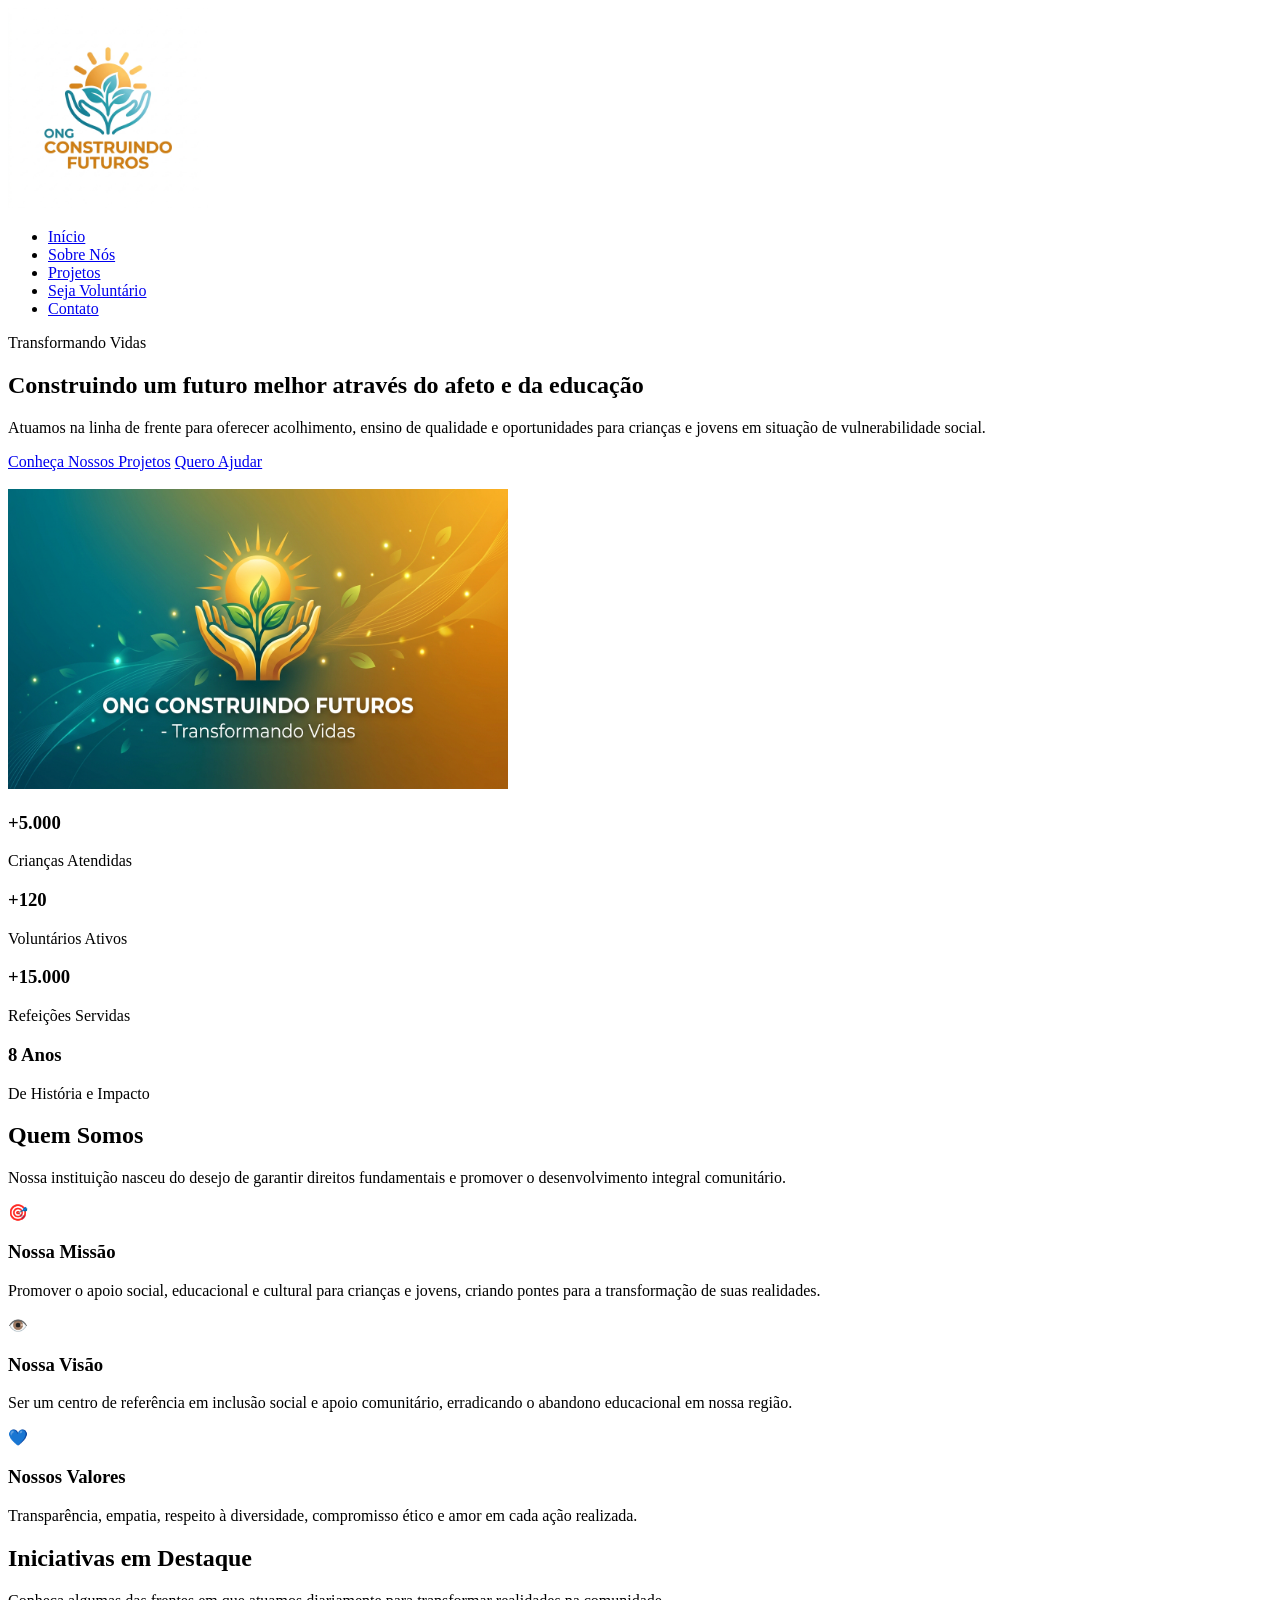
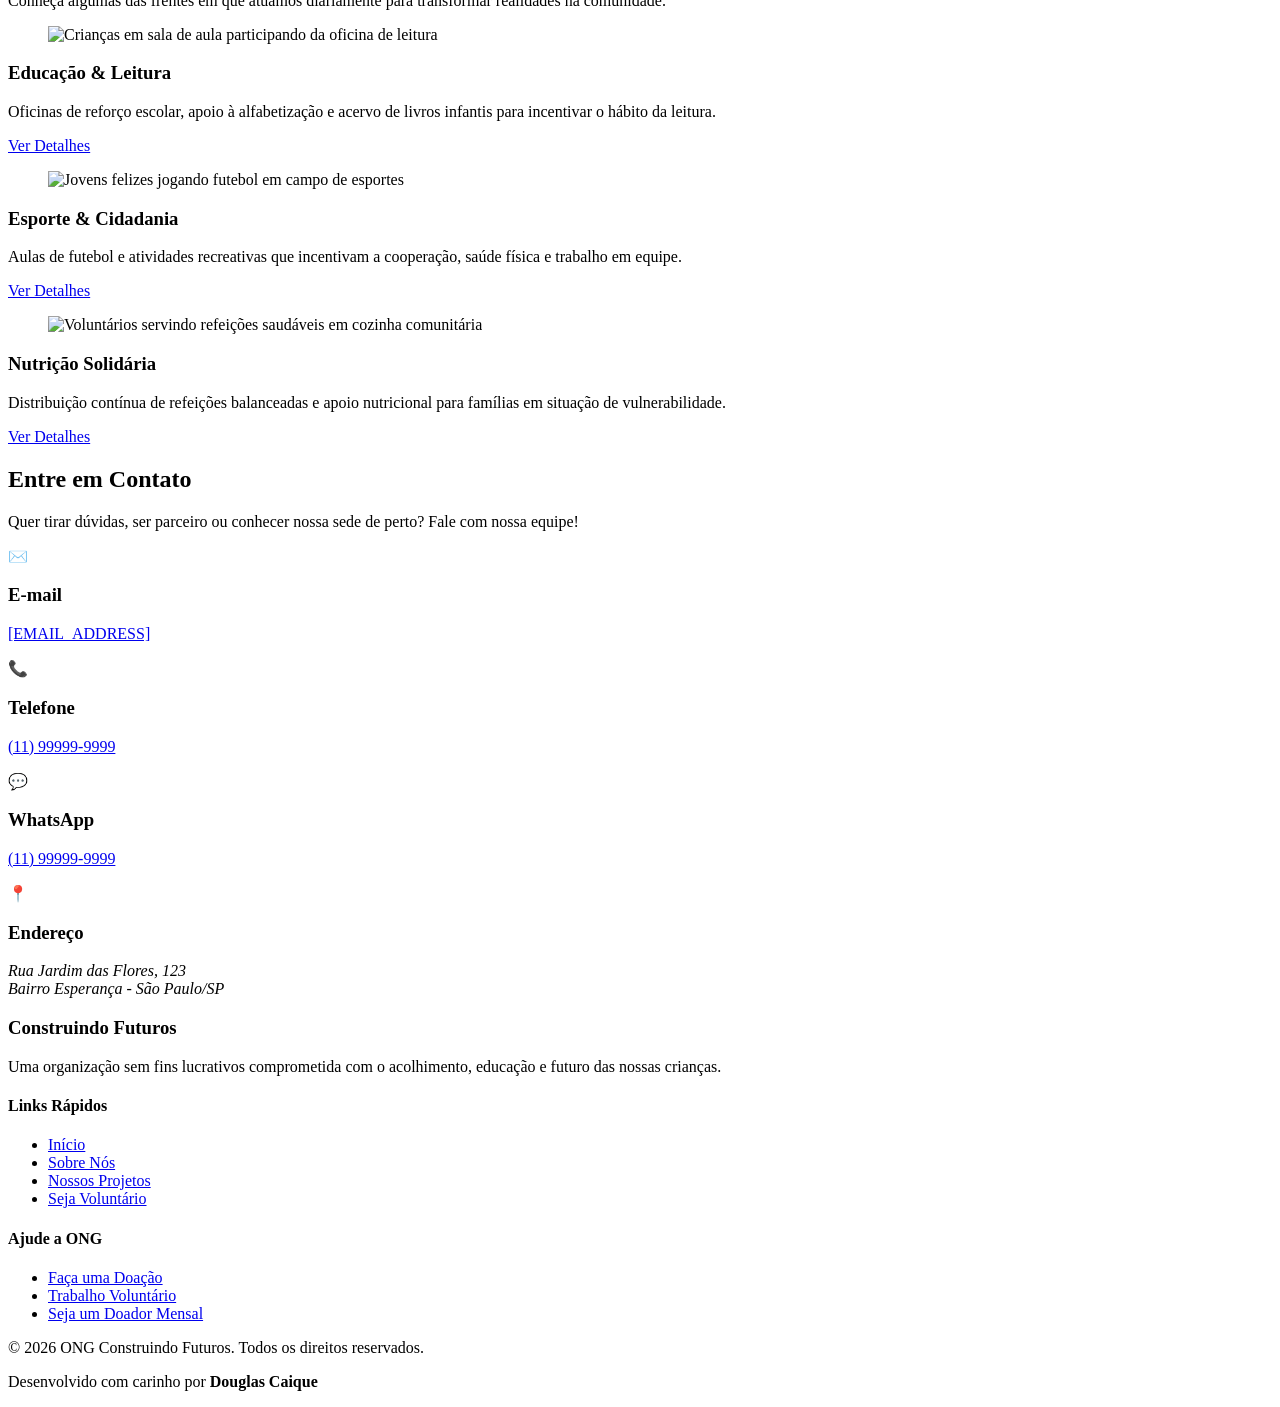
==== index.html @ 306d9855 "feat: projeto de site para ONG de apoio a crianças e adolescentes" ====
<!DOCTYPE html>
<html lang="pt-BR">

<head>
    <meta charset="UTF-8">
    <meta name="viewport" content="width=device-width, initial-scale=1.0">
    <meta name="description"
        content="ONG Construindo Futuros - Apoio, educação e desenvolvimento para crianças e adolescentes em situação de vulnerabilidade social.">
    <title>ONG Construindo Futuros - Página Inicial</title>
    <link rel="stylesheet" href="CSS/estilos.css">
</head>

<body>
    <!-- CABEÇALHO E NAVEGAÇÃO PRINCIPAL -->
    <header class="site-header">
        <div class="container header-container">
            <a href="index.html" class="brand-logo">
                <img src="img/ong_logo.png" height="200px" width="200px" alt="Logotipo da ONG Construindo Futuros">
            </a>
            <nav class="main-nav" aria-label="Navegação principal">
                <ul>
                    <li><a href="index.html" class="active">Início</a></li>
                    <li><a href="#sobre">Sobre Nós</a></li>
                    <li><a href="projetos.html">Projetos</a></li>
                    <li><a href="cadastro.html">Seja Voluntário</a></li>
                    <li><a href="#contato">Contato</a></li>
                </ul>
            </nav>
        </div>
    </header>

    <!-- CONTEÚDO PRINCIPAL -->
    <main>
        <!-- SEÇÃO HERO DE DESTAQUE -->
        <section class="hero-section">
            <div class="container hero-grid">
                <div class="hero-content">
                    <span class="badge">Transformando Vidas</span>
                    <h1>Construindo um futuro melhor através do <span>afeto e da educação</span></h1>
                    <p>Atuamos na linha de frente para oferecer acolhimento, ensino de qualidade e oportunidades para
                        crianças e jovens em situação de vulnerabilidade social.</p>
                    <div class="btn-group">
                        <a href="projetos.html" class="btn btn-primary">Conheça Nossos Projetos</a>
                        <a href="cadastro.html" class="btn btn-secondary">Quero Ajudar</a>
                    </div>
                    <br>
                </div>
                <div class="hero-media">
                    <img src="img/brand_banner.png" height="300px" width="500px"
                        alt="Banner Institucional da ONG Construindo Futuros">
                </div>
            </div>
        </section>

        <!-- BARRA DE ESTATÍSTICAS E IMPACTO -->
        <section class="stats-section" aria-label="Estatísticas de impacto social">
            <div class="container stats-grid">
                <div class="stat-item">
                    <h3>+5.000</h3>
                    <p>Crianças Atendidas</p>
                </div>
                <div class="stat-item">
                    <h3>+120</h3>
                    <p>Voluntários Ativos</p>
                </div>
                <div class="stat-item">
                    <h3>+15.000</h3>
                    <p>Refeições Servidas</p>
                </div>
                <div class="stat-item">
                    <h3>8 Anos</h3>
                    <p>De História e Impacto</p>
                </div>
            </div>
        </section>

        <!-- SEÇÃO SOBRE NÓS -->
        <section id="sobre" class="about-section">
            <div class="container">
                <h2 class="section-title">Quem Somos</h2>
                <p class="section-subtitle">Nossa instituição nasceu do desejo de garantir direitos fundamentais e
                    promover o desenvolvimento integral comunitário.</p>

                <div class="about-grid">
                    <article class="about-card">
                        <div class="about-card-icon">🎯</div>
                        <h3>Nossa Missão</h3>
                        <p>Promover o apoio social, educacional e cultural para crianças e jovens, criando pontes para a
                            transformação de suas realidades.</p>
                    </article>

                    <article class="about-card">
                        <div class="about-card-icon">👁️</div>
                        <h3>Nossa Visão</h3>
                        <p>Ser um centro de referência em inclusão social e apoio comunitário, erradicando o abandono
                            educacional em nossa região.</p>
                    </article>

                    <article class="about-card">
                        <div class="about-card-icon">💙</div>
                        <h3>Nossos Valores</h3>
                        <p>Transparência, empatia, respeito à diversidade, compromisso ético e amor em cada ação
                            realizada.</p>
                    </article>
                </div>
            </div>
        </section>

        <!-- SEÇÃO DE DESTAQUE DOS PROJETOS -->
        <section class="projects-section">
            <div class="container">
                <h2 class="section-title">Iniciativas em Destaque</h2>
                <p class="section-subtitle">Conheça algumas das frentes em que atuamos diariamente para transformar
                    realidades na comunidade.</p>

                <div class="projects-grid">
                    <!-- PROJETO 1 -->
                    <article class="project-card">
                        <figure class="project-figure">
                            <img src="img/projeto_educacao.jpg"
                                alt="Crianças em sala de aula participando da oficina de leitura">
                        </figure>
                        <div class="project-body">
                            <h3>Educação & Leitura</h3>
                            <p>Oficinas de reforço escolar, apoio à alfabetização e acervo de livros infantis para
                                incentivar o hábito da leitura.</p>
                            <a href="projetos.html" class="btn btn-outline">Ver Detalhes</a>
                        </div>
                    </article>

                    <!-- PROJETO 2 -->
                    <article class="project-card">
                        <figure class="project-figure">
                            <img src="img/projeto_esporte.jpg"
                                alt="Jovens felizes jogando futebol em campo de esportes">
                        </figure>
                        <div class="project-body">
                            <h3>Esporte & Cidadania</h3>
                            <p>Aulas de futebol e atividades recreativas que incentivam a cooperação, saúde física e
                                trabalho em equipe.</p>
                            <a href="projetos.html" class="btn btn-outline">Ver Detalhes</a>
                        </div>
                    </article>

                    <!-- PROJETO 3 -->
                    <article class="project-card">
                        <figure class="project-figure">
                            <img src="img/projeto_alimentacao.jpg"
                                alt="Voluntários servindo refeições saudáveis em cozinha comunitária">
                        </figure>
                        <div class="project-body">
                            <h3>Nutrição Solidária</h3>
                            <p>Distribuição contínua de refeições balanceadas e apoio nutricional para famílias em
                                situação de vulnerabilidade.</p>
                            <a href="projetos.html" class="btn btn-outline">Ver Detalhes</a>
                        </div>
                    </article>
                </div>
            </div>
        </section>

        <!-- SEÇÃO DE CONTATO -->
        <section id="contato" class="contact-section">
            <div class="container">
                <h2 class="section-title">Entre em Contato</h2>
                <p class="section-subtitle">Quer tirar dúvidas, ser parceiro ou conhecer nossa sede de perto? Fale com
                    nossa equipe!</p>

                <div class="contact-card-grid">
                    <div class="contact-card">
                        <div class="contact-icon">✉️</div>
                        <h3>E-mail</h3>
                        <p><a href="mailto:contato@ongconstruindofuturos.org">[EMAIL_ADDRESS]</a></p>
                    </div>

                    <div class="contact-card">
                        <div class="contact-icon">📞</div>
                        <h3>Telefone</h3>
                        <p><a href="tel:11999999999">(11) 99999-9999</a></p>
                    </div>

                    <div class="contact-card">
                        <div class="contact-icon">💬</div>
                        <h3>WhatsApp</h3>
                        <p><a href="https://wa.me/5511999999999" target="_blank" rel="noopener noreferrer">(11)
                                99999-9999</a></p>
                    </div>

                    <div class="contact-card">
                        <div class="contact-icon">📍</div>
                        <h3>Endereço</h3>
                        <address>
                            Rua Jardim das Flores, 123<br>
                            Bairro Esperança - São Paulo/SP
                        </address>
                    </div>
                </div>
            </div>
        </section>
    </main>

    <!-- RODAPÉ SEMÂNTICO DO SITE -->
    <footer class="site-footer">
        <div class="container">
            <div class="footer-grid">
                <div class="footer-brand">
                    <h3>Construindo Futuros</h3>
                    <p>Uma organização sem fins lucrativos comprometida com o acolhimento, educação e futuro das nossas
                        crianças.</p>
                </div>

                <div class="footer-links">
                    <h4>Links Rápidos</h4>
                    <ul>
                        <li><a href="index.html">Início</a></li>
                        <li><a href="#sobre">Sobre Nós</a></li>
                        <li><a href="projetos.html">Nossos Projetos</a></li>
                        <li><a href="cadastro.html">Seja Voluntário</a></li>
                    </ul>
                </div>

                <div class="footer-links">
                    <h4>Ajude a ONG</h4>
                    <ul>
                        <li><a href="cadastro.html">Faça uma Doação</a></li>
                        <li><a href="cadastro.html">Trabalho Voluntário</a></li>
                        <li><a href="#contato">Seja um Doador Mensal</a></li>
                    </ul>
                </div>
            </div>

            <div class="footer-bottom">
                <p>&copy; 2026 ONG Construindo Futuros. Todos os direitos reservados.</p>
                <p>Desenvolvido com carinho por <strong>Douglas Caique</strong></p>
            </div>
        </div>
    </footer>
</body>

</html>
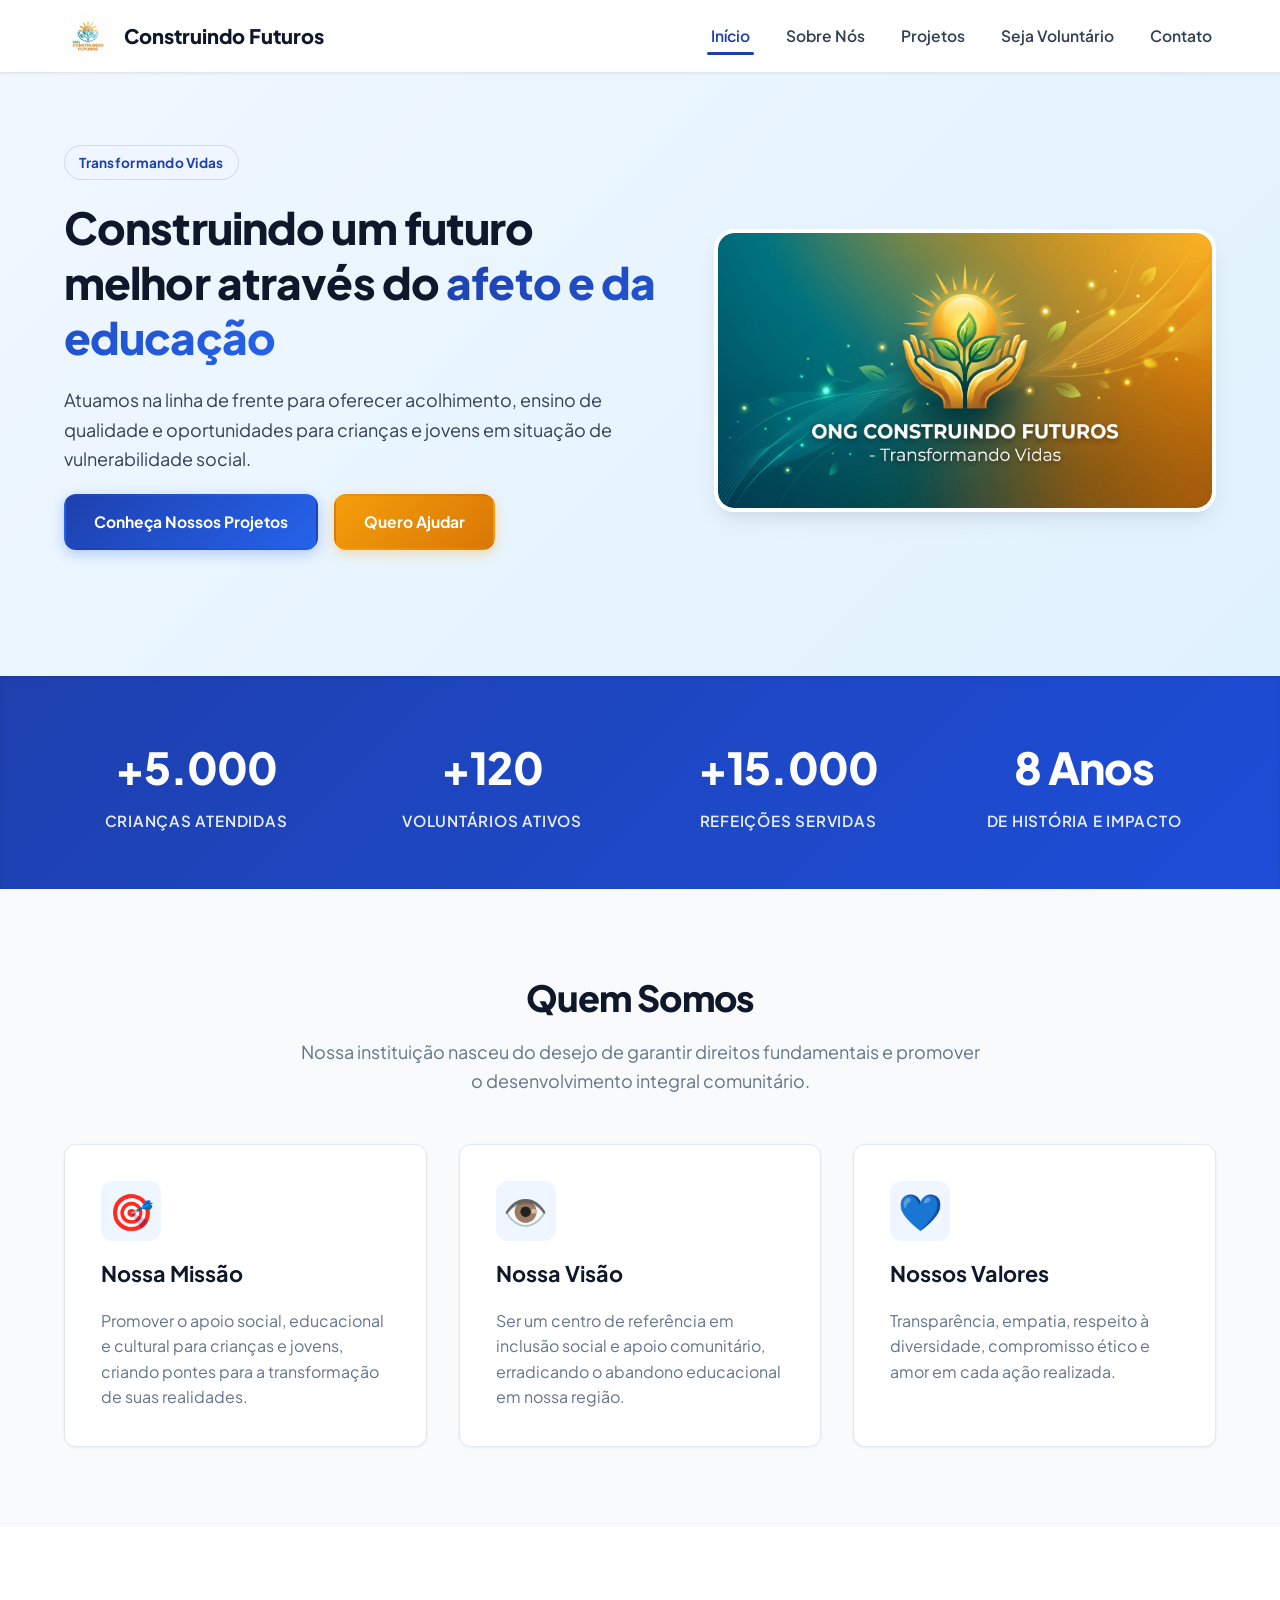
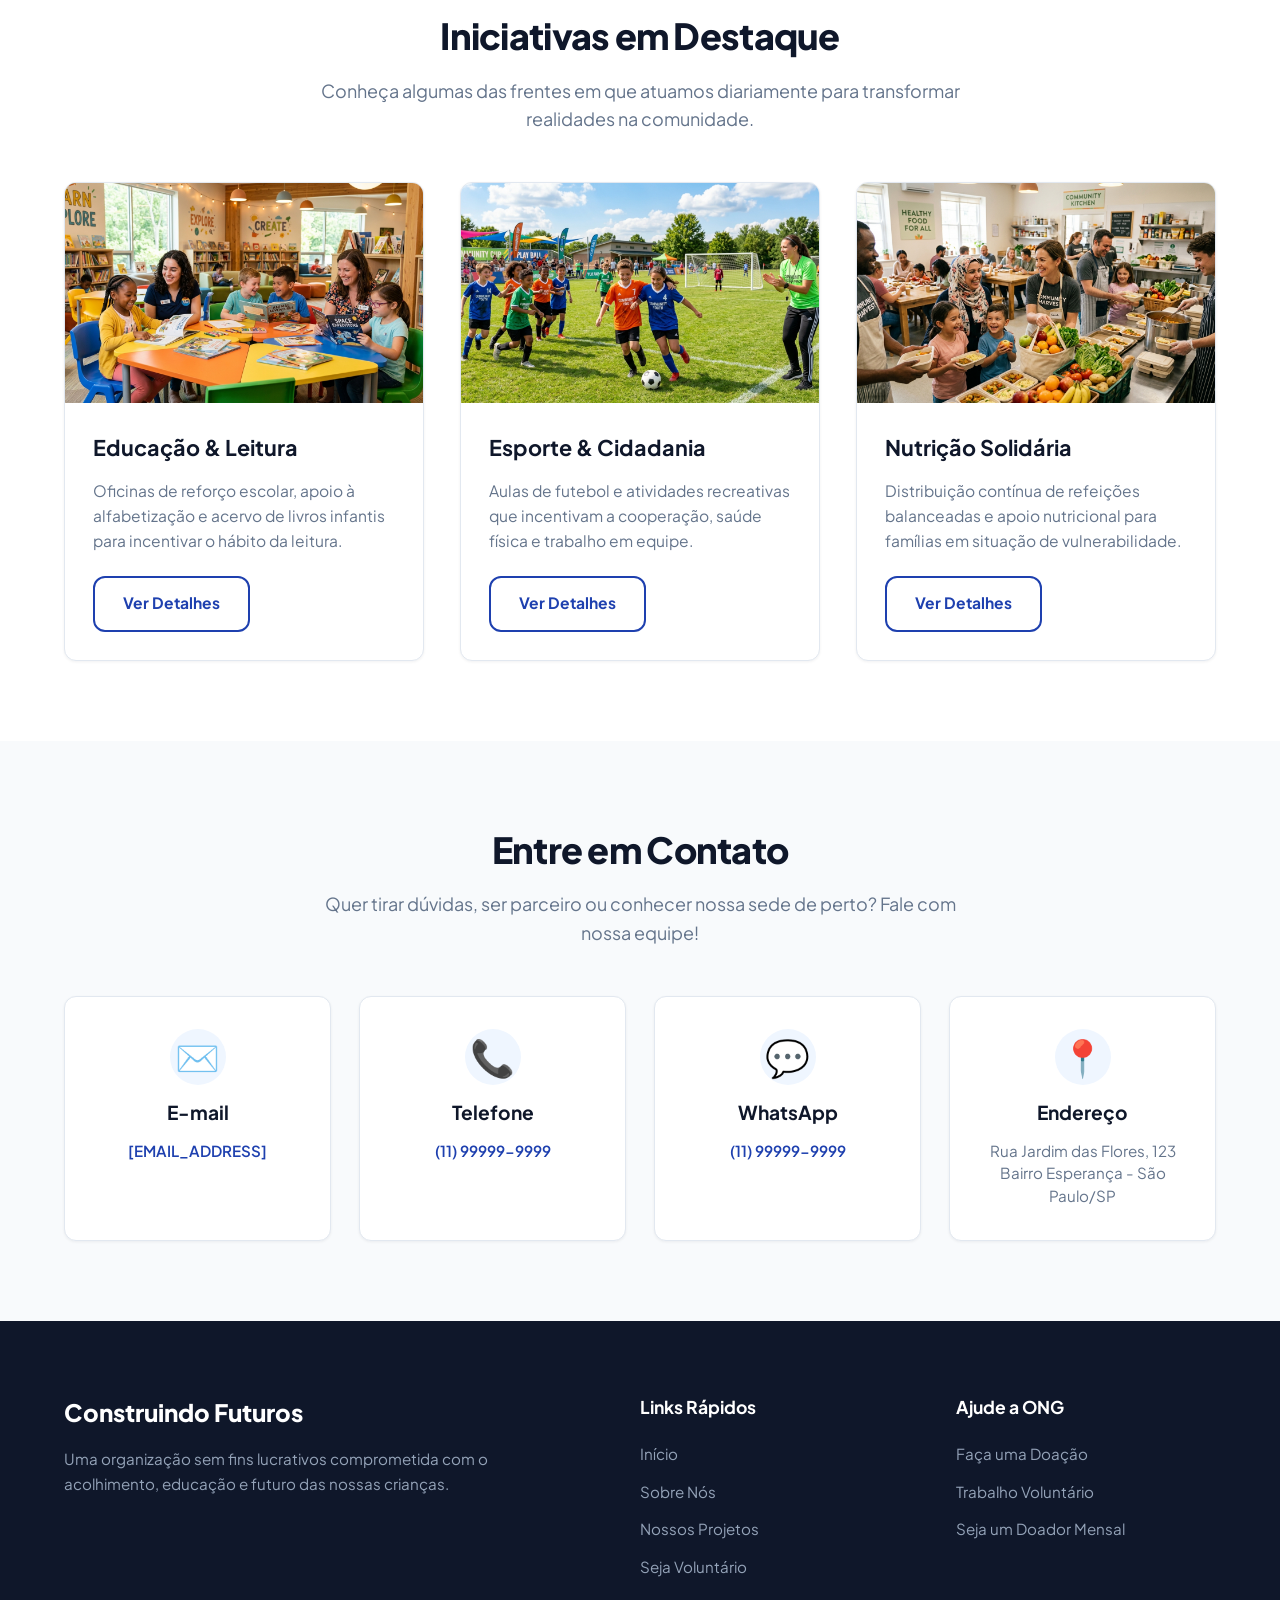
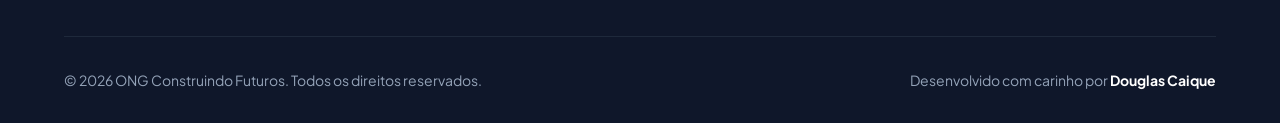
==== commit 4711038b: "att" ====
--- a/index.html
+++ b/index.html
@@ -15,7 +15,8 @@
     <header class="site-header">
         <div class="container header-container">
             <a href="index.html" class="brand-logo">
-                <img src="img/ong_logo.png" height="200px" width="200px" alt="Logotipo da ONG Construindo Futuros">
+                <img src="img/ong_logo.png" alt="Logotipo da ONG Construindo Futuros">
+                <span>Construindo Futuros</span>
             </a>
             <nav class="main-nav" aria-label="Navegação principal">
                 <ul>
@@ -46,8 +47,7 @@
                     <br>
                 </div>
                 <div class="hero-media">
-                    <img src="img/brand_banner.png" height="300px" width="500px"
-                        alt="Banner Institucional da ONG Construindo Futuros">
+                    <img src="img/brand_banner.png" alt="Banner Institucional da ONG Construindo Futuros">
                 </div>
             </div>
         </section>
@@ -117,7 +117,7 @@
                     <!-- PROJETO 1 -->
                     <article class="project-card">
                         <figure class="project-figure">
-                            <img src="img/projeto_educacao.jpg"
+                            <img src="img/projeto_educacao_.png"
                                 alt="Crianças em sala de aula participando da oficina de leitura">
                         </figure>
                         <div class="project-body">
@@ -131,7 +131,7 @@
                     <!-- PROJETO 2 -->
                     <article class="project-card">
                         <figure class="project-figure">
-                            <img src="img/projeto_esporte.jpg"
+                            <img src="img/projeto_esporte_.png"
                                 alt="Jovens felizes jogando futebol em campo de esportes">
                         </figure>
                         <div class="project-body">
@@ -145,7 +145,7 @@
                     <!-- PROJETO 3 -->
                     <article class="project-card">
                         <figure class="project-figure">
-                            <img src="img/projeto_alimentacao.jpg"
+                            <img src="img/projeto_alimentacao.png"
                                 alt="Voluntários servindo refeições saudáveis em cozinha comunitária">
                         </figure>
                         <div class="project-body">
@@ -235,6 +235,7 @@
             </div>
         </div>
     </footer>
+    <script src="JS/script.js" defer></script>
 </body>
 
 </html>
--- a/CSS/estilos.css
+++ b/CSS/estilos.css
@@ -0,0 +1,904 @@
+@import url('https://fonts.googleapis.com/css2?family=Plus+Jakarta+Sans:wght@400;500;600;700;800&display=swap');
+
+:root {
+    /* Paleta de Cores Primária e Secundária */
+    --primary: #1e40af;
+    --primary-hover: #1d4ed8;
+    --primary-light: #eff6ff;
+
+    --secondary: #f59e0b;
+    --secondary-hover: #d97706;
+    --secondary-light: #fffbeb;
+
+    --accent: #10b981;
+    --accent-light: #ecfdf5;
+
+    /* Neutros & Superfícies */
+    --dark: #0f172a;
+    --text: #334155;
+    --text-muted: #64748b;
+    --bg: #f8fafc;
+    --white: #ffffff;
+    --card-bg: #ffffff;
+    --border: #e2e8f0;
+
+    /* Elevações e Sombras */
+    --shadow-sm: 0 1px 3px rgba(15, 23, 42, 0.06);
+    --shadow-md: 0 4px 6px -1px rgba(15, 23, 42, 0.08), 0 2px 4px -1px rgba(15, 23, 42, 0.04);
+    --shadow-lg: 0 10px 25px -5px rgba(15, 23, 42, 0.1), 0 8px 10px -6px rgba(15, 23, 42, 0.04);
+
+    /* Arredondamento de Bordas */
+    --radius-sm: 6px;
+    --radius-md: 12px;
+    --radius-lg: 20px;
+    --radius-full: 9999px;
+
+    /* Transição Suave */
+    --transition: all 0.3s cubic-bezier(0.4, 0, 0.2, 1);
+
+    /* Tipografia */
+    --font-main: 'Plus Jakarta Sans', -apple-system, BlinkMacSystemFont, 'Segoe UI', Roboto, sans-serif;
+}
+
+/* --------------------------------------------------------------------------
+   2. RESET DE CSS & ESTILOS BASE
+   -------------------------------------------------------------------------- */
+*,
+*::before,
+*::after {
+    box-sizing: border-box;
+    margin: 0;
+    padding: 0;
+}
+
+html {
+    scroll-behavior: smooth;
+    font-size: 16px;
+}
+
+body {
+    font-family: var(--font-main);
+    background-color: var(--bg);
+    color: var(--text);
+    line-height: 1.6;
+    -webkit-font-smoothing: antialiased;
+    -moz-osx-font-smoothing: grayscale;
+    min-height: 100vh;
+    display: flex;
+    flex-direction: column;
+}
+
+main {
+    flex-grow: 1;
+}
+
+img {
+    max-width: 100%;
+    height: auto;
+    display: block;
+}
+
+a {
+    color: inherit;
+    text-decoration: none;
+}
+
+.sr-only {
+    position: absolute;
+    width: 1px;
+    height: 1px;
+    padding: 0;
+    margin: -1px;
+    overflow: hidden;
+    clip: rect(0, 0, 0, 0);
+    white-space: nowrap;
+    border-width: 0;
+}
+
+/* --------------------------------------------------------------------------
+   3. LAYOUT CONTAINER & ESTRUTURAS
+   -------------------------------------------------------------------------- */
+.container {
+    width: 100%;
+    max-width: 1200px;
+    margin: 0 auto;
+    padding: 0 1.5rem;
+}
+
+/* --------------------------------------------------------------------------
+   4. CABEÇALHO & NAVEGAÇÃO PRINCIPAL (FLEXBOX)
+   -------------------------------------------------------------------------- */
+.site-header {
+    position: sticky;
+    top: 0;
+    z-index: 1000;
+    background-color: rgba(255, 255, 255, 0.95);
+    backdrop-filter: blur(12px);
+    -webkit-backdrop-filter: blur(12px);
+    border-bottom: 1px solid var(--border);
+    box-shadow: var(--shadow-sm);
+}
+
+.header-container {
+    display: flex;
+    align-items: center;
+    justify-content: space-between;
+    padding-top: 0.75rem;
+    padding-bottom: 0.75rem;
+}
+
+.brand-logo {
+    display: flex;
+    align-items: center;
+    gap: 0.75rem;
+    font-weight: 800;
+    font-size: 1.25rem;
+    color: var(--dark);
+    transition: var(--transition);
+}
+
+.brand-logo img {
+    height: 48px;
+    width: auto;
+    object-fit: contain;
+    transition: transform 0.3s ease;
+}
+
+.brand-logo:hover img {
+    transform: scale(1.05);
+}
+
+.main-nav ul {
+    display: flex;
+    align-items: center;
+    gap: 1.75rem;
+    list-style: none;
+}
+
+.main-nav a {
+    font-weight: 600;
+    font-size: 0.975rem;
+    color: var(--text);
+    padding: 0.5rem 0.25rem;
+    position: relative;
+    transition: var(--transition);
+}
+
+.main-nav a:hover,
+.main-nav a.active {
+    color: var(--primary);
+}
+
+.main-nav a.active::after,
+.main-nav a:hover::after {
+    content: '';
+    position: absolute;
+    bottom: -2px;
+    left: 0;
+    width: 100%;
+    height: 3px;
+    background: var(--primary);
+    border-radius: 3px;
+}
+
+/* --------------------------------------------------------------------------
+   5. BOTÕES & ELEMENTOS DE INTERAÇÃO
+   -------------------------------------------------------------------------- */
+.badge {
+    display: inline-flex;
+    align-items: center;
+    padding: 0.35rem 0.9rem;
+    background-color: var(--primary-light);
+    color: var(--primary);
+    font-size: 0.85rem;
+    font-weight: 700;
+    border-radius: var(--radius-full);
+    border: 1px solid rgba(30, 64, 175, 0.15);
+    letter-spacing: 0.02em;
+    width: fit-content;
+}
+
+.btn-group {
+    display: flex;
+    flex-wrap: wrap;
+    gap: 1rem;
+    align-items: center;
+}
+
+.btn {
+    display: inline-flex;
+    align-items: center;
+    justify-content: center;
+    padding: 0.85rem 1.75rem;
+    font-size: 0.975rem;
+    font-weight: 700;
+    border-radius: var(--radius-md);
+    transition: var(--transition);
+    border: 2px solid transparent;
+    cursor: pointer;
+    text-align: center;
+}
+
+.btn-primary {
+    background: linear-gradient(135deg, var(--primary) 0%, #2563eb 100%);
+    color: var(--white);
+    box-shadow: 0 4px 14px rgba(37, 99, 235, 0.3);
+}
+
+.btn-primary:hover {
+    transform: translateY(-2px);
+    box-shadow: 0 6px 20px rgba(37, 99, 235, 0.42);
+    background: linear-gradient(135deg, #1d4ed8 0%, #1e40af 100%);
+}
+
+.btn-secondary {
+    background: linear-gradient(135deg, var(--secondary) 0%, #d97706 100%);
+    color: var(--white);
+    box-shadow: 0 4px 14px rgba(245, 158, 11, 0.3);
+}
+
+.btn-secondary:hover {
+    transform: translateY(-2px);
+    box-shadow: 0 6px 20px rgba(245, 158, 11, 0.42);
+}
+
+.btn-outline {
+    background-color: transparent;
+    border-color: var(--primary);
+    color: var(--primary);
+}
+
+.btn-outline:hover {
+    background-color: var(--primary-light);
+    transform: translateY(-2px);
+}
+
+/* --------------------------------------------------------------------------
+   6. SEÇÃO HERO (GRID & FLEXBOX)
+   -------------------------------------------------------------------------- */
+.hero-section {
+    background: linear-gradient(135deg, #f0f7ff 0%, #e0f2fe 100%);
+    padding: 4.5rem 0 5rem 0;
+    position: relative;
+    overflow: hidden;
+}
+
+.hero-grid {
+    display: grid;
+    grid-template-columns: 1.2fr 1fr;
+    gap: 3rem;
+    align-items: center;
+}
+
+.hero-content {
+    display: flex;
+    flex-direction: column;
+    align-items: flex-start;
+    gap: 1.25rem;
+}
+
+.hero-content h1 {
+    font-size: 2.75rem;
+    font-weight: 800;
+    line-height: 1.25;
+    color: var(--dark);
+    letter-spacing: -0.02em;
+}
+
+.hero-content h1 span {
+    background: linear-gradient(135deg, var(--primary) 0%, #2563eb 100%);
+    -webkit-background-clip: text;
+    -webkit-text-fill-color: transparent;
+}
+
+.hero-content p {
+    font-size: 1.125rem;
+    color: var(--text);
+    line-height: 1.65;
+    max-width: 580px;
+}
+
+.hero-media {
+    display: flex;
+    justify-content: center;
+    align-items: center;
+    border-radius: var(--radius-lg);
+    overflow: hidden;
+    box-shadow: var(--shadow-lg);
+    border: 4px solid var(--white);
+    background-color: var(--white);
+}
+
+.hero-media img {
+    width: 100%;
+    height: 100%;
+    max-height: 380px;
+    object-fit: cover;
+    border-radius: calc(var(--radius-lg) - 4px);
+    transition: transform 0.5s ease;
+}
+
+.hero-media:hover img {
+    transform: scale(1.03);
+}
+
+/* --------------------------------------------------------------------------
+   7. BARRA DE ESTATÍSTICAS (CSS GRID)
+   -------------------------------------------------------------------------- */
+.stats-section {
+    background: linear-gradient(135deg, var(--primary) 0%, #1d4ed8 100%);
+    color: var(--white);
+    padding: 3.5rem 0;
+    box-shadow: inset 0 2px 4px rgba(0, 0, 0, 0.1);
+}
+
+.stats-grid {
+    display: grid;
+    grid-template-columns: repeat(auto-fit, minmax(200px, 1fr));
+    gap: 2rem;
+    text-align: center;
+}
+
+.stat-item {
+    display: flex;
+    flex-direction: column;
+    align-items: center;
+    gap: 0.4rem;
+}
+
+.stat-item h3 {
+    font-size: 2.75rem;
+    font-weight: 800;
+    color: var(--white);
+    letter-spacing: -0.02em;
+}
+
+.stat-item p {
+    font-size: 0.95rem;
+    color: rgba(255, 255, 255, 0.9);
+    font-weight: 600;
+    text-transform: uppercase;
+    letter-spacing: 0.05em;
+}
+
+/* --------------------------------------------------------------------------
+   8. TÍTULOS DE SEÇÃO
+   -------------------------------------------------------------------------- */
+.section-title {
+    font-size: 2.25rem;
+    font-weight: 800;
+    color: var(--dark);
+    text-align: center;
+    margin-bottom: 0.75rem;
+    letter-spacing: -0.02em;
+}
+
+.section-subtitle {
+    font-size: 1.125rem;
+    color: var(--text-muted);
+    text-align: center;
+    max-width: 680px;
+    margin: 0 auto 3rem auto;
+    line-height: 1.6;
+}
+
+/* --------------------------------------------------------------------------
+   9. SEÇÃO SOBRE NÓS (CSS GRID & FLEXBOX)
+   -------------------------------------------------------------------------- */
+.about-section {
+    padding: 5rem 0;
+    background-color: var(--bg);
+}
+
+.about-grid {
+    display: grid;
+    grid-template-columns: repeat(auto-fit, minmax(280px, 1fr));
+    gap: 2rem;
+}
+
+.about-card {
+    background-color: var(--card-bg);
+    padding: 2.25rem;
+    border-radius: var(--radius-md);
+    border: 1px solid var(--border);
+    box-shadow: var(--shadow-sm);
+    display: flex;
+    flex-direction: column;
+    gap: 1rem;
+    transition: var(--transition);
+}
+
+.about-card:hover {
+    transform: translateY(-6px);
+    box-shadow: var(--shadow-lg);
+    border-color: rgba(30, 64, 175, 0.25);
+}
+
+.about-card-icon {
+    font-size: 2.25rem;
+    width: 60px;
+    height: 60px;
+    display: flex;
+    align-items: center;
+    justify-content: center;
+    background-color: var(--primary-light);
+    border-radius: var(--radius-md);
+}
+
+.about-card h3 {
+    font-size: 1.35rem;
+    font-weight: 700;
+    color: var(--dark);
+}
+
+.about-card p {
+    font-size: 1rem;
+    color: var(--text-muted);
+    line-height: 1.6;
+}
+
+/* --------------------------------------------------------------------------
+   10. SEÇÃO DE PROJETOS (GRID DE CARDS NA HOME & PÁGINA DEDICADA)
+   -------------------------------------------------------------------------- */
+.projects-section {
+    padding: 5rem 0;
+    background-color: var(--white);
+}
+
+.projects-grid {
+    display: grid;
+    grid-template-columns: repeat(auto-fit, minmax(320px, 1fr));
+    gap: 2.25rem;
+}
+
+.project-card {
+    background-color: var(--card-bg);
+    border-radius: var(--radius-md);
+    overflow: hidden;
+    border: 1px solid var(--border);
+    box-shadow: var(--shadow-sm);
+    display: flex;
+    flex-direction: column;
+    transition: var(--transition);
+}
+
+.project-card:hover {
+    transform: translateY(-6px);
+    box-shadow: var(--shadow-lg);
+    border-color: rgba(30, 64, 175, 0.25);
+}
+
+.project-figure {
+    width: 100%;
+    height: 220px;
+    overflow: hidden;
+    position: relative;
+}
+
+.project-figure img {
+    width: 100%;
+    height: 100%;
+    object-fit: cover;
+    transition: transform 0.5s ease;
+}
+
+.project-card:hover .project-figure img {
+    transform: scale(1.06);
+}
+
+.project-body {
+    padding: 1.75rem;
+    display: flex;
+    flex-direction: column;
+    flex-grow: 1;
+    gap: 0.85rem;
+}
+
+.project-body h3 {
+    font-size: 1.35rem;
+    font-weight: 700;
+    color: var(--dark);
+}
+
+.project-body p {
+    font-size: 0.975rem;
+    color: var(--text-muted);
+    line-height: 1.6;
+    flex-grow: 1;
+}
+
+.project-body .btn {
+    align-self: flex-start;
+    margin-top: 0.5rem;
+}
+
+/* Estilos de Projetos Detalhados (para projetos.html) */
+.project-card-horizontal {
+    display: grid;
+    grid-template-columns: 1fr 1fr;
+    align-items: center;
+    background-color: var(--card-bg);
+    border-radius: var(--radius-lg);
+    overflow: hidden;
+    border: 1px solid var(--border);
+    box-shadow: var(--shadow-md);
+    transition: var(--transition);
+}
+
+.project-card-horizontal:hover {
+    box-shadow: var(--shadow-lg);
+}
+
+.project-card-horizontal .project-figure {
+    height: 100%;
+    min-height: 320px;
+}
+
+.project-card-horizontal .project-body {
+    padding: 2.5rem;
+}
+
+.project-card-horizontal .project-list {
+    margin-bottom: 1.5rem;
+    color: var(--text-muted);
+    list-style: disc;
+    padding-left: 1.25rem;
+    line-height: 1.7;
+}
+
+/* --------------------------------------------------------------------------
+   11. SEÇÃO DE CONTATO (CSS GRID & CARDS)
+   -------------------------------------------------------------------------- */
+.contact-section {
+    padding: 5rem 0;
+    background-color: var(--bg);
+}
+
+.contact-card-grid {
+    display: grid;
+    grid-template-columns: repeat(auto-fit, minmax(230px, 1fr));
+    gap: 1.75rem;
+}
+
+.contact-card {
+    background-color: var(--card-bg);
+    padding: 2rem 1.5rem;
+    border-radius: var(--radius-md);
+    border: 1px solid var(--border);
+    box-shadow: var(--shadow-sm);
+    text-align: center;
+    display: flex;
+    flex-direction: column;
+    align-items: center;
+    gap: 0.75rem;
+    transition: var(--transition);
+}
+
+.contact-card:hover {
+    transform: translateY(-4px);
+    box-shadow: var(--shadow-md);
+    border-color: rgba(30, 64, 175, 0.25);
+}
+
+.contact-icon {
+    font-size: 2.25rem;
+    width: 56px;
+    height: 56px;
+    display: flex;
+    align-items: center;
+    justify-content: center;
+    background-color: var(--primary-light);
+    border-radius: 50%;
+    color: var(--primary);
+}
+
+.contact-card h3 {
+    font-size: 1.2rem;
+    font-weight: 700;
+    color: var(--dark);
+}
+
+.contact-card p,
+.contact-card address {
+    font-size: 0.95rem;
+    color: var(--text-muted);
+    font-style: normal;
+    line-height: 1.5;
+}
+
+.contact-card a {
+    color: var(--primary);
+    font-weight: 600;
+    transition: var(--transition);
+}
+
+.contact-card a:hover {
+    color: var(--primary-hover);
+    text-decoration: underline;
+}
+
+/* --------------------------------------------------------------------------
+   12. FORMULÁRIO DE CADASTRO (`cadastro.html`) - CSS GRID
+   -------------------------------------------------------------------------- */
+.form-section {
+    padding: 4rem 0 5rem 0;
+    background-color: var(--bg);
+}
+
+.form-wrapper {
+    max-width: 840px;
+    margin: 0 auto;
+    background-color: var(--card-bg);
+    padding: 3rem;
+    border-radius: var(--radius-lg);
+    border: 1px solid var(--border);
+    box-shadow: var(--shadow-lg);
+}
+
+.form-header {
+    text-align: center;
+    margin-bottom: 2.5rem;
+    display: flex;
+    flex-direction: column;
+    align-items: center;
+    gap: 0.75rem;
+}
+
+.form-header h1 {
+    font-size: 2.25rem;
+    font-weight: 800;
+    color: var(--dark);
+}
+
+.form-header p {
+    font-size: 1.05rem;
+    color: var(--text-muted);
+}
+
+fieldset {
+    border: 1px solid var(--border);
+    border-radius: var(--radius-md);
+    padding: 1.75rem;
+    margin-bottom: 2rem;
+    background-color: #fdfdfd;
+}
+
+legend {
+    font-size: 1.1rem;
+    font-weight: 700;
+    color: var(--primary);
+    padding: 0.25rem 0.75rem;
+    background-color: var(--white);
+    border-radius: var(--radius-sm);
+    border: 1px solid var(--border);
+}
+
+.form-grid {
+    display: grid;
+    grid-template-columns: 1fr 1fr;
+    gap: 1.25rem;
+}
+
+.form-group {
+    display: flex;
+    flex-direction: column;
+    gap: 0.4rem;
+}
+
+.form-group.full-width {
+    grid-column: 1 / -1;
+}
+
+label {
+    font-size: 0.925rem;
+    font-weight: 600;
+    color: var(--dark);
+}
+
+input,
+select,
+textarea {
+    width: 100%;
+    padding: 0.8rem 1rem;
+    font-size: 0.975rem;
+    font-family: inherit;
+    border: 1.5px solid var(--border);
+    border-radius: var(--radius-sm);
+    background-color: var(--white);
+    color: var(--dark);
+    transition: var(--transition);
+    outline: none;
+}
+
+input:focus,
+select:focus,
+textarea:focus {
+    border-color: var(--primary);
+    box-shadow: 0 0 0 4px rgba(37, 99, 235, 0.15);
+}
+
+.form-actions {
+    display: flex;
+    justify-content: flex-end;
+    gap: 1rem;
+    margin-top: 1.5rem;
+}
+
+/* --------------------------------------------------------------------------
+   13. RODAPÉ (`.site-footer`) - CSS GRID & FLEXBOX
+   -------------------------------------------------------------------------- */
+.site-footer {
+    background-color: var(--dark);
+    color: #94a3b8;
+    padding: 4.5rem 0 2rem 0;
+    margin-top: auto;
+}
+
+.footer-grid {
+    display: grid;
+    grid-template-columns: 2fr 1fr 1fr;
+    gap: 3.5rem;
+    margin-bottom: 3.5rem;
+}
+
+.footer-brand h2,
+.footer-brand h3 {
+    color: var(--white);
+    font-size: 1.5rem;
+    font-weight: 800;
+    margin-bottom: 1rem;
+}
+
+.footer-brand p {
+    line-height: 1.6;
+    font-size: 0.95rem;
+}
+
+.footer-links h4 {
+    color: var(--white);
+    font-size: 1.1rem;
+    font-weight: 700;
+    margin-bottom: 1.25rem;
+}
+
+.footer-links ul {
+    list-style: none;
+    display: flex;
+    flex-direction: column;
+    gap: 0.75rem;
+}
+
+.footer-links a {
+    color: #94a3b8;
+    font-size: 0.95rem;
+    transition: var(--transition);
+}
+
+.footer-links a:hover {
+    color: var(--white);
+}
+
+.footer-bottom {
+    border-top: 1px solid #1e293b;
+    padding-top: 2rem;
+    display: flex;
+    flex-wrap: wrap;
+    justify-content: space-between;
+    align-items: center;
+    gap: 1rem;
+    font-size: 0.875rem;
+}
+
+.footer-bottom strong {
+    color: var(--white);
+}
+
+/* --------------------------------------------------------------------------
+   14. RESPONSIVIDADE (MEDIA QUERIES)
+   -------------------------------------------------------------------------- */
+@media (max-width: 992px) {
+    .hero-grid {
+        grid-template-columns: 1fr;
+        text-align: center;
+    }
+
+    .hero-content {
+        align-items: center;
+    }
+
+    .hero-content p {
+        max-width: 100%;
+    }
+
+    .btn-group {
+        justify-content: center;
+    }
+
+    .project-card-horizontal {
+        grid-template-columns: 1fr;
+    }
+
+    .project-card-horizontal .project-figure {
+        min-height: 240px;
+    }
+
+    .footer-grid {
+        grid-template-columns: 1fr 1fr;
+    }
+}
+
+@media (max-width: 768px) {
+    html {
+        font-size: 15px;
+    }
+
+    .header-container {
+        flex-direction: column;
+        gap: 1rem;
+        text-align: center;
+    }
+
+    .main-nav ul {
+        flex-wrap: wrap;
+        justify-content: center;
+        gap: 1rem;
+    }
+
+    .hero-content h1 {
+        font-size: 2.15rem;
+    }
+
+    .section-title {
+        font-size: 1.85rem;
+    }
+
+    .form-wrapper {
+        padding: 2rem 1.25rem;
+    }
+
+    .form-grid {
+        grid-template-columns: 1fr;
+    }
+
+    .form-actions {
+        flex-direction: column-reverse;
+    }
+
+    .form-actions .btn {
+        width: 100%;
+    }
+
+    .footer-grid {
+        grid-template-columns: 1fr;
+        gap: 2rem;
+    }
+
+    .footer-bottom {
+        flex-direction: column;
+        text-align: center;
+    }
+}
+
+@media (max-width: 480px) {
+    .hero-section {
+        padding: 3rem 0;
+    }
+
+    .btn-group {
+        flex-direction: column;
+        width: 100%;
+    }
+
+    .btn-group .btn {
+        width: 100%;
+    }
+
+    .stats-grid {
+        grid-template-columns: 1fr 1fr;
+        gap: 1.5rem;
+    }
+
+    .stat-item h3 {
+        font-size: 2.2rem;
+    }
+}
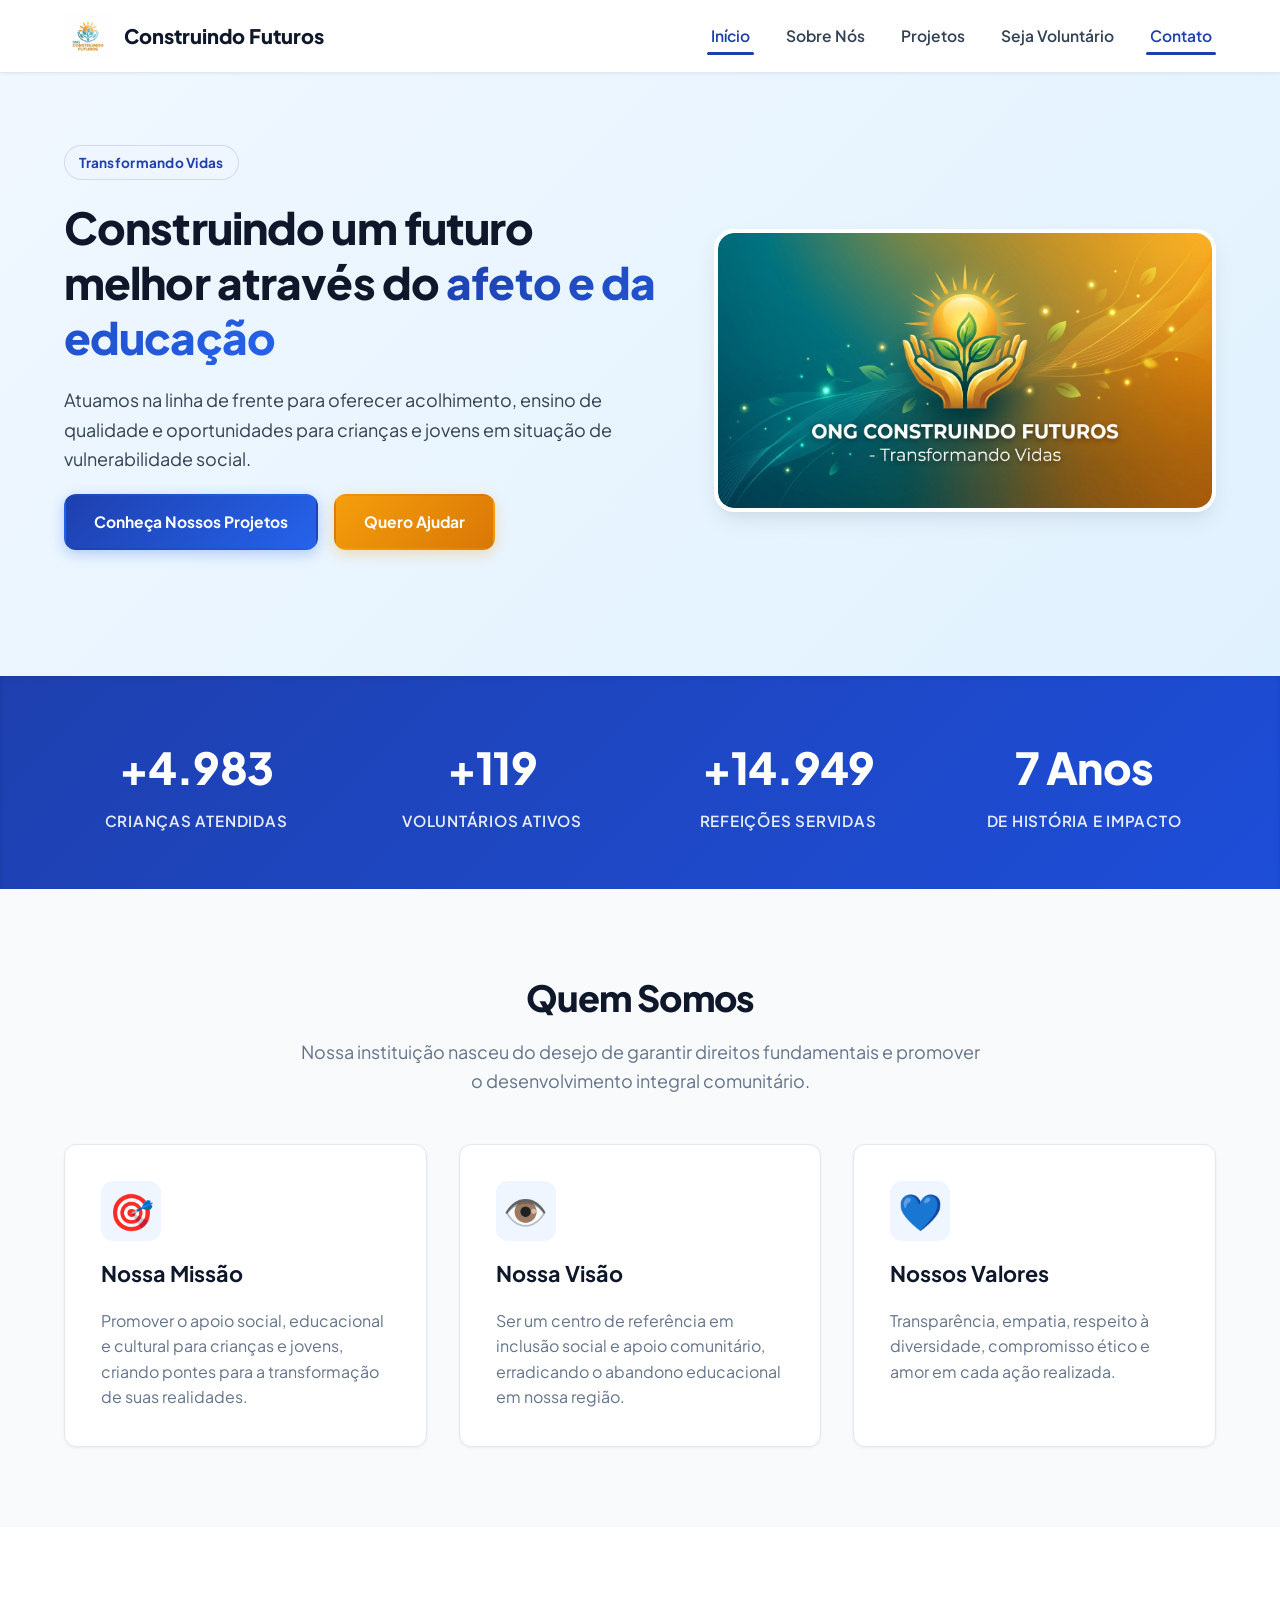
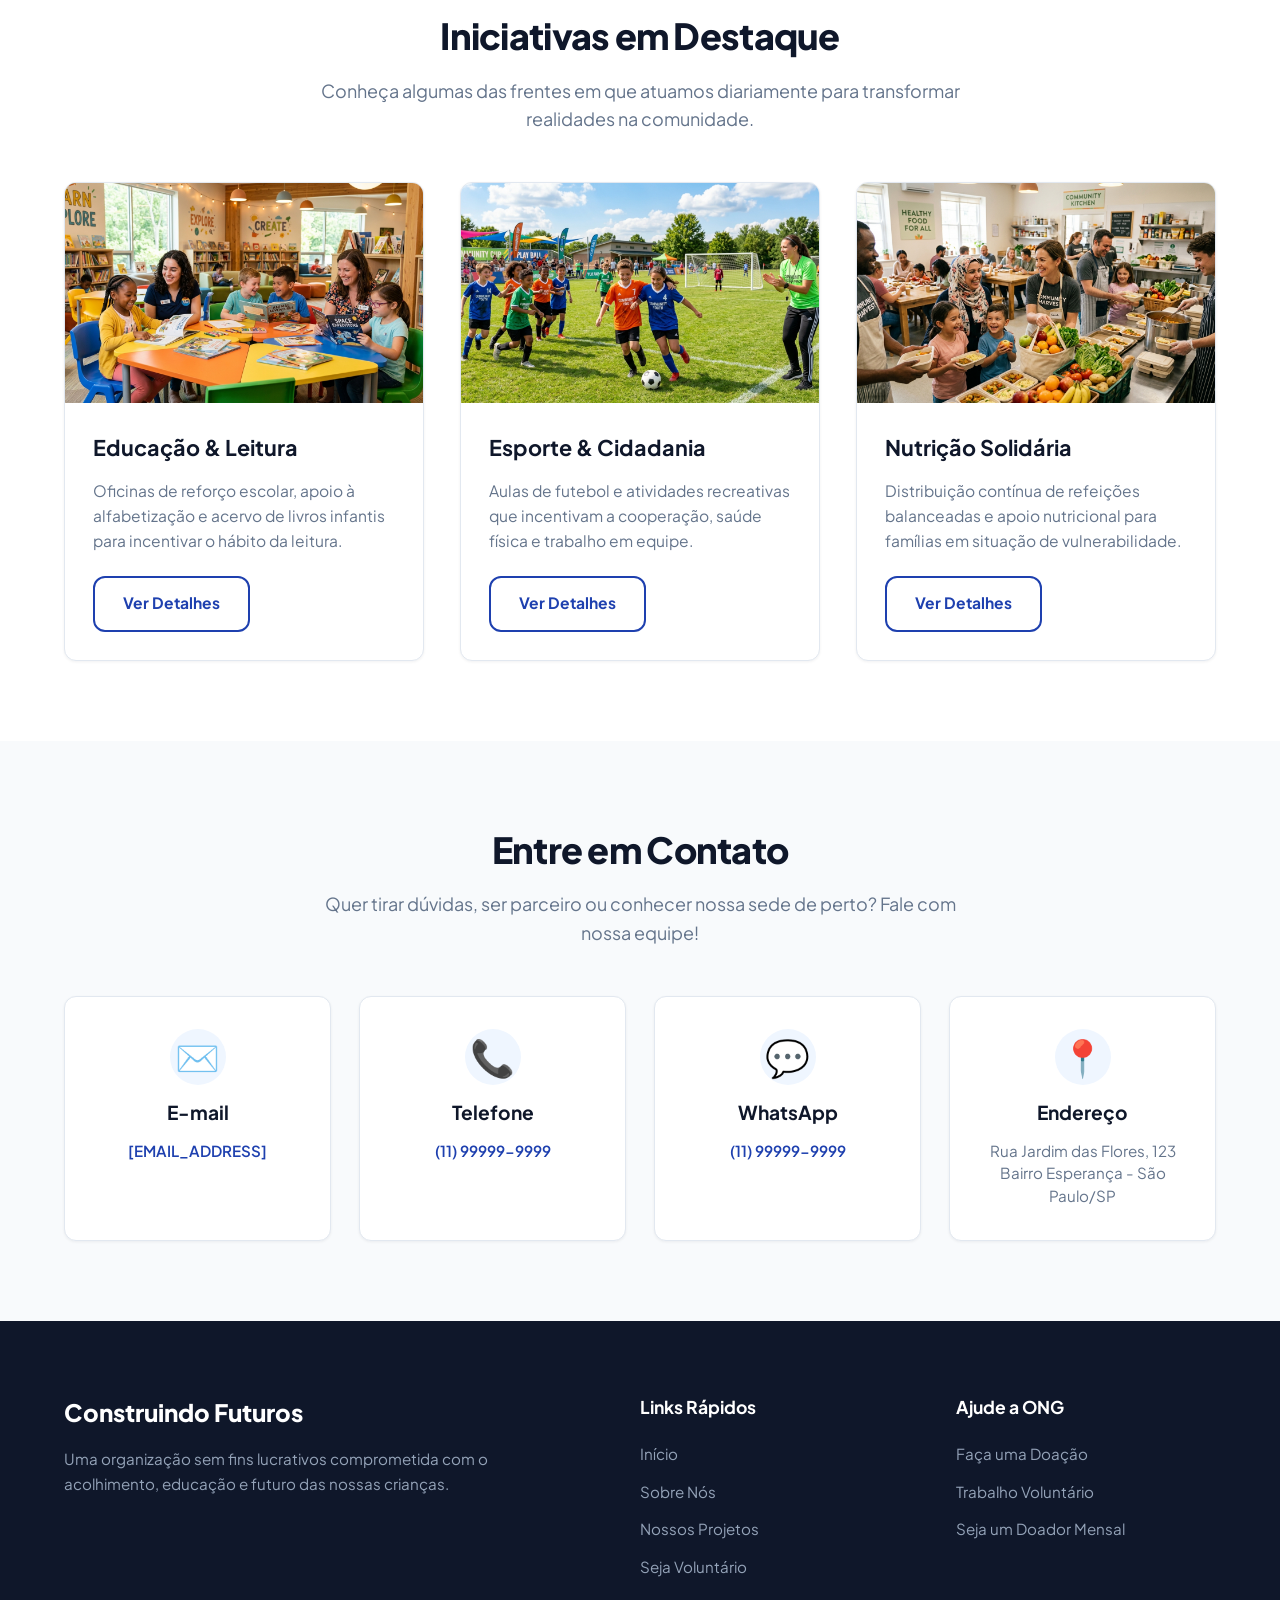
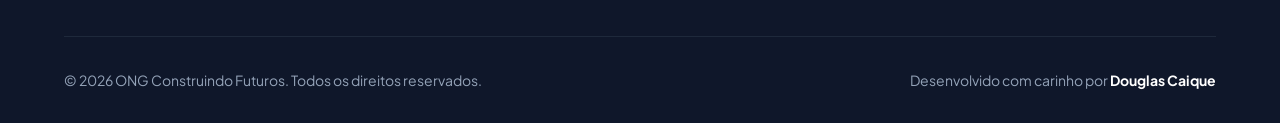
==== commit f6afb256: "add_js" ====
--- a/index.html
+++ b/index.html
@@ -18,6 +18,11 @@
                 <img src="img/ong_logo.png" alt="Logotipo da ONG Construindo Futuros">
                 <span>Construindo Futuros</span>
             </a>
+            <button class="mobile-menu-toggle" aria-label="Abrir menu de navegação" aria-expanded="false">
+                <span></span>
+                <span></span>
+                <span></span>
+            </button>
             <nav class="main-nav" aria-label="Navegação principal">
                 <ul>
                     <li><a href="index.html" class="active">Início</a></li>
@@ -56,19 +61,19 @@
         <section class="stats-section" aria-label="Estatísticas de impacto social">
             <div class="container stats-grid">
                 <div class="stat-item">
-                    <h3>+5.000</h3>
+                    <h3 data-count="5000" data-prefix="+">+5.000</h3>
                     <p>Crianças Atendidas</p>
                 </div>
                 <div class="stat-item">
-                    <h3>+120</h3>
+                    <h3 data-count="120" data-prefix="+">+120</h3>
                     <p>Voluntários Ativos</p>
                 </div>
                 <div class="stat-item">
-                    <h3>+15.000</h3>
+                    <h3 data-count="15000" data-prefix="+">+15.000</h3>
                     <p>Refeições Servidas</p>
                 </div>
                 <div class="stat-item">
-                    <h3>8 Anos</h3>
+                    <h3 data-count="8" data-suffix=" Anos">8 Anos</h3>
                     <p>De História e Impacto</p>
                 </div>
             </div>
--- a/CSS/estilos.css
+++ b/CSS/estilos.css
@@ -901,4 +901,375 @@
     .stat-item h3 {
         font-size: 2.2rem;
     }
+}
+
+/* ==========================================================================
+   15. COMPONENTES E ESTILOS DE INTERATIVIDADE (JS)
+   ========================================================================== */
+
+/* Menu Hambúrguer (Mobile Toggle) */
+.mobile-menu-toggle {
+    display: none;
+    background: transparent;
+    border: none;
+    cursor: pointer;
+    padding: 0.5rem;
+    flex-direction: column;
+    gap: 5px;
+    z-index: 1001;
+    border-radius: var(--radius-sm);
+}
+
+.mobile-menu-toggle span {
+    display: block;
+    width: 25px;
+    height: 3px;
+    background-color: var(--dark);
+    border-radius: 3px;
+    transition: var(--transition);
+}
+
+/* Animação para transformar hambúrguer em X */
+.mobile-menu-toggle.is-active span:nth-child(1) {
+    transform: translateY(8px) rotate(45deg);
+}
+
+.mobile-menu-toggle.is-active span:nth-child(2) {
+    opacity: 0;
+}
+
+.mobile-menu-toggle.is-active span:nth-child(3) {
+    transform: translateY(-8px) rotate(-45deg);
+}
+
+@media (max-width: 768px) {
+    .mobile-menu-toggle {
+        display: flex;
+    }
+
+    .main-nav {
+        position: absolute;
+        top: 100%;
+        left: 0;
+        width: 100%;
+        background-color: rgba(255, 255, 255, 0.98);
+        backdrop-filter: blur(16px);
+        border-bottom: 1px solid var(--border);
+        box-shadow: var(--shadow-lg);
+        max-height: 0;
+        overflow: hidden;
+        transition: max-height 0.4s cubic-bezier(0.4, 0, 0.2, 1), padding 0.3s ease;
+        padding: 0 1.5rem;
+    }
+
+    .main-nav.is-open {
+        max-height: 320px;
+        padding: 1.5rem;
+    }
+
+    .main-nav ul {
+        flex-direction: column;
+        align-items: stretch;
+        gap: 0.5rem;
+    }
+
+    .main-nav a {
+        display: block;
+        padding: 0.75rem 1rem;
+        border-radius: var(--radius-sm);
+        text-align: center;
+    }
+
+    .main-nav a:hover,
+    .main-nav a.active {
+        background-color: var(--primary-light);
+    }
+
+    .main-nav a.active::after,
+    .main-nav a:hover::after {
+        display: none;
+    }
+}
+
+/* Botão Voltar ao Topo */
+.scroll-to-top {
+    position: fixed;
+    bottom: 2rem;
+    right: 2rem;
+    width: 48px;
+    height: 48px;
+    background: linear-gradient(135deg, var(--primary) 0%, #2563eb 100%);
+    color: var(--white);
+    border: none;
+    border-radius: 50%;
+    box-shadow: var(--shadow-lg);
+    cursor: pointer;
+    display: flex;
+    align-items: center;
+    justify-content: center;
+    font-size: 1.25rem;
+    opacity: 0;
+    visibility: hidden;
+    transform: translateY(20px) scale(0.8);
+    transition: all 0.3s cubic-bezier(0.4, 0, 0.2, 1);
+    z-index: 999;
+}
+
+.scroll-to-top.is-visible {
+    opacity: 1;
+    visibility: visible;
+    transform: translateY(0) scale(1);
+}
+
+.scroll-to-top:hover {
+    transform: translateY(-4px) scale(1.08);
+    box-shadow: 0 8px 25px rgba(37, 99, 235, 0.45);
+}
+
+/* Filtros de Categoria em Projetos */
+.project-filter-bar {
+    display: flex;
+    justify-content: center;
+    flex-wrap: wrap;
+    gap: 0.75rem;
+    margin-bottom: 3rem;
+}
+
+.filter-btn {
+    padding: 0.6rem 1.4rem;
+    font-size: 0.925rem;
+    font-weight: 700;
+    border-radius: var(--radius-full);
+    border: 1.5px solid var(--border);
+    background-color: var(--white);
+    color: var(--text-muted);
+    cursor: pointer;
+    transition: var(--transition);
+}
+
+.filter-btn:hover {
+    border-color: var(--primary);
+    color: var(--primary);
+}
+
+.filter-btn.active {
+    background-color: var(--primary);
+    color: var(--white);
+    border-color: var(--primary);
+    box-shadow: 0 4px 12px rgba(30, 64, 175, 0.25);
+}
+
+/* Modal de Projetos */
+.modal-overlay {
+    position: fixed;
+    top: 0;
+    left: 0;
+    width: 100%;
+    height: 100%;
+    background-color: rgba(15, 23, 42, 0.6);
+    backdrop-filter: blur(8px);
+    -webkit-backdrop-filter: blur(8px);
+    z-index: 2000;
+    display: flex;
+    align-items: center;
+    justify-content: center;
+    padding: 1.5rem;
+    opacity: 0;
+    visibility: hidden;
+    transition: var(--transition);
+}
+
+.modal-overlay.is-active {
+    opacity: 1;
+    visibility: visible;
+}
+
+.modal-container {
+    background-color: var(--white);
+    max-width: 640px;
+    width: 100%;
+    border-radius: var(--radius-lg);
+    box-shadow: 0 25px 50px -12px rgba(0, 0, 0, 0.25);
+    overflow: hidden;
+    position: relative;
+    transform: scale(0.9) translateY(20px);
+    transition: transform 0.3s cubic-bezier(0.34, 1.56, 0.64, 1);
+    max-height: 90vh;
+    display: flex;
+    flex-direction: column;
+}
+
+.modal-overlay.is-active .modal-container {
+    transform: scale(1) translateY(0);
+}
+
+.modal-header {
+    padding: 1.5rem 2rem 1rem 2rem;
+    display: flex;
+    justify-content: space-between;
+    align-items: flex-start;
+    border-bottom: 1px solid var(--border);
+}
+
+.modal-header h3 {
+    font-size: 1.5rem;
+    font-weight: 800;
+    color: var(--dark);
+    line-height: 1.3;
+}
+
+.modal-close {
+    background: var(--bg);
+    border: none;
+    font-size: 1.25rem;
+    width: 36px;
+    height: 36px;
+    border-radius: 50%;
+    cursor: pointer;
+    display: flex;
+    align-items: center;
+    justify-content: center;
+    color: var(--text-muted);
+    transition: var(--transition);
+    flex-shrink: 0;
+}
+
+.modal-close:hover {
+    background-color: #fee2e2;
+    color: #ef4444;
+}
+
+.modal-body {
+    padding: 2rem;
+    overflow-y: auto;
+    font-size: 1rem;
+    color: var(--text);
+    line-height: 1.65;
+}
+
+.modal-body img {
+    width: 100%;
+    height: 240px;
+    object-fit: cover;
+    border-radius: var(--radius-md);
+    margin-bottom: 1.5rem;
+}
+
+.modal-footer {
+    padding: 1.25rem 2rem;
+    border-top: 1px solid var(--border);
+    background-color: var(--bg);
+    display: flex;
+    justify-content: flex-end;
+    gap: 1rem;
+}
+
+/* Validação Visual de Campos de Formulário */
+.form-group input.is-invalid,
+.form-group select.is-invalid,
+.form-group textarea.is-invalid {
+    border-color: #ef4444;
+    background-color: #fef2f2;
+}
+
+.form-group input.is-invalid:focus,
+.form-group select.is-invalid:focus,
+.form-group textarea.is-invalid:focus {
+    box-shadow: 0 0 0 4px rgba(239, 68, 68, 0.15);
+}
+
+.form-group input.is-valid,
+.form-group select.is-valid,
+.form-group textarea.is-valid {
+    border-color: var(--accent);
+    background-color: #f0fdf4;
+}
+
+.error-message {
+    font-size: 0.825rem;
+    color: #dc2626;
+    font-weight: 600;
+    margin-top: 0.25rem;
+    display: flex;
+    align-items: center;
+    gap: 0.3rem;
+}
+
+/* Toast Notifications */
+.toast-container {
+    position: fixed;
+    top: 1.5rem;
+    right: 1.5rem;
+    z-index: 3000;
+    display: flex;
+    flex-direction: column;
+    gap: 0.75rem;
+    pointer-events: none;
+}
+
+.toast {
+    pointer-events: auto;
+    min-width: 300px;
+    max-width: 420px;
+    background-color: var(--white);
+    border-radius: var(--radius-md);
+    padding: 1rem 1.25rem;
+    box-shadow: 0 10px 30px -5px rgba(0, 0, 0, 0.15);
+    border-left: 5px solid var(--primary);
+    display: flex;
+    align-items: center;
+    gap: 0.85rem;
+    animation: toastIn 0.35s cubic-bezier(0.34, 1.56, 0.64, 1) forwards;
+}
+
+.toast.toast-success {
+    border-left-color: var(--accent);
+}
+
+.toast.toast-error {
+    border-left-color: #ef4444;
+}
+
+.toast-icon {
+    font-size: 1.4rem;
+    flex-shrink: 0;
+}
+
+.toast-content {
+    flex-grow: 1;
+}
+
+.toast-title {
+    font-weight: 700;
+    font-size: 0.95rem;
+    color: var(--dark);
+}
+
+.toast-message {
+    font-size: 0.85rem;
+    color: var(--text-muted);
+}
+
+@keyframes toastIn {
+    from {
+        opacity: 0;
+        transform: translateX(50px) scale(0.95);
+    }
+
+    to {
+        opacity: 1;
+        transform: translateX(0) scale(1);
+    }
+}
+
+@keyframes toastOut {
+    from {
+        opacity: 1;
+        transform: translateX(0) scale(1);
+    }
+
+    to {
+        opacity: 0;
+        transform: translateX(50px) scale(0.95);
+    }
 }
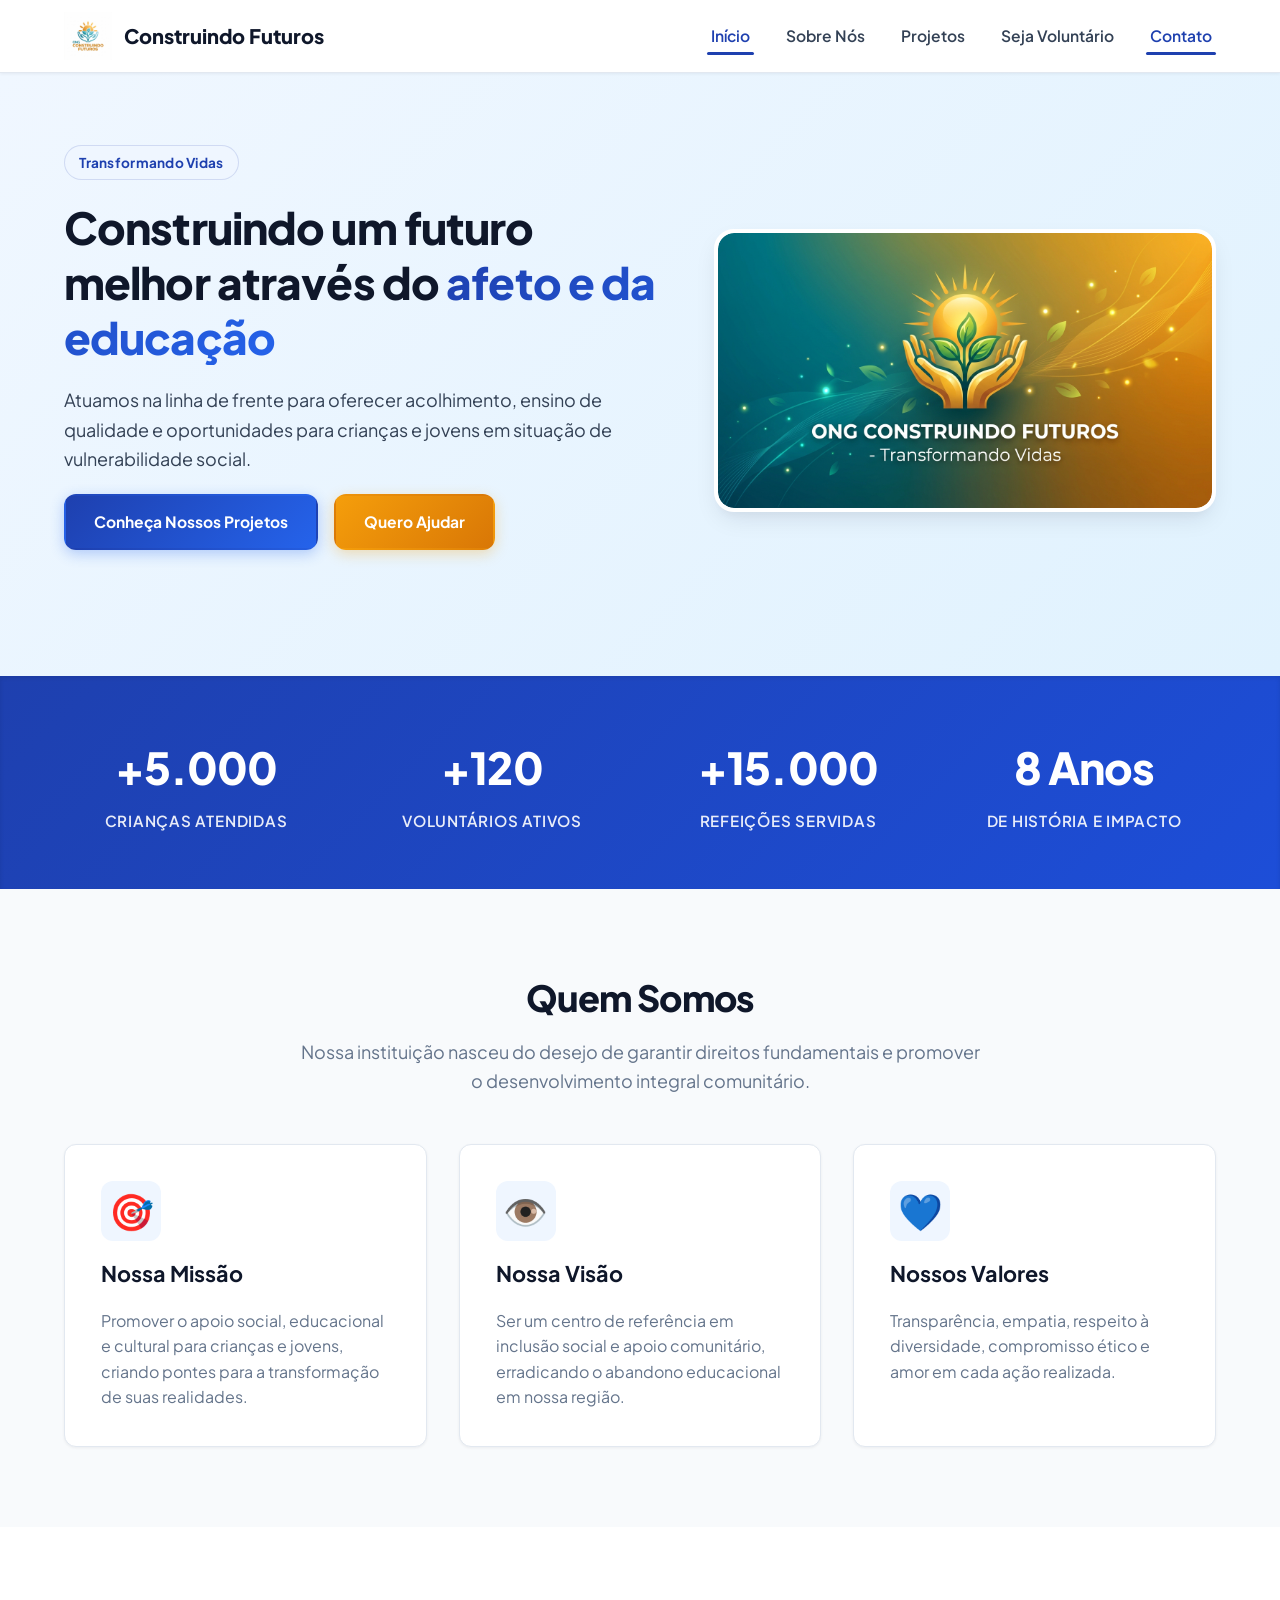
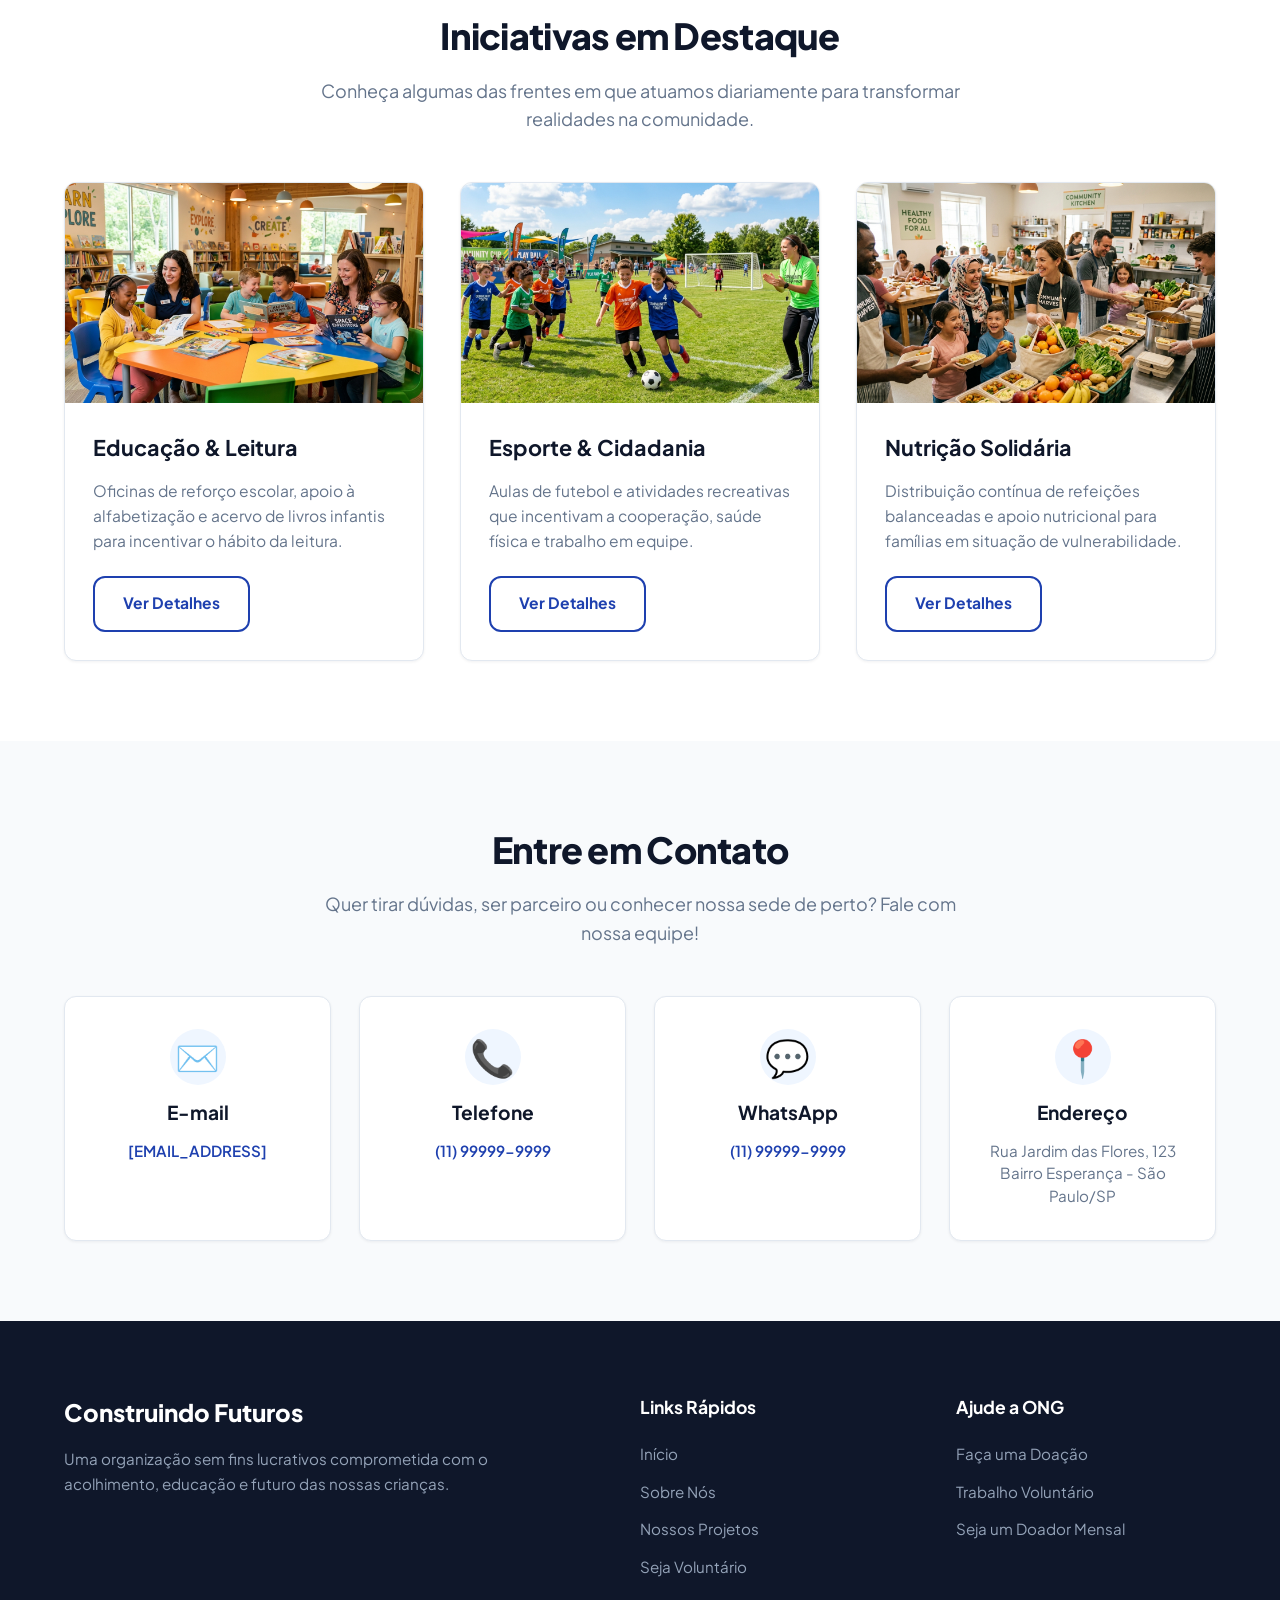
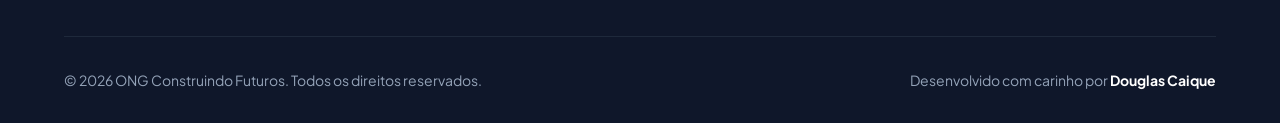
==== commit 2ba53d7f: "feat: implementação de arquitetura JavaScript modular com componentes de interface dinâmicos e valid" ====
--- a/index.html
+++ b/index.html
@@ -240,7 +240,7 @@
             </div>
         </div>
     </footer>
-    <script src="JS/script.js" defer></script>
+    <script src="JS/main.js" type="module"></script>
 </body>
 
 </html>
--- a/CSS/estilos.css
+++ b/CSS/estilos.css
@@ -934,6 +934,7 @@
     transform: translateY(8px) rotate(45deg);
 }
 
+
 .mobile-menu-toggle.is-active span:nth-child(2) {
     opacity: 0;
 }
@@ -945,6 +946,13 @@
 @media (max-width: 768px) {
     .mobile-menu-toggle {
         display: flex;
+        order: -1;
+
+    }
+
+    .brand-logo {
+        order: 0;
+        /* Logo fica no centro/direita */
     }
 
     .main-nav {
